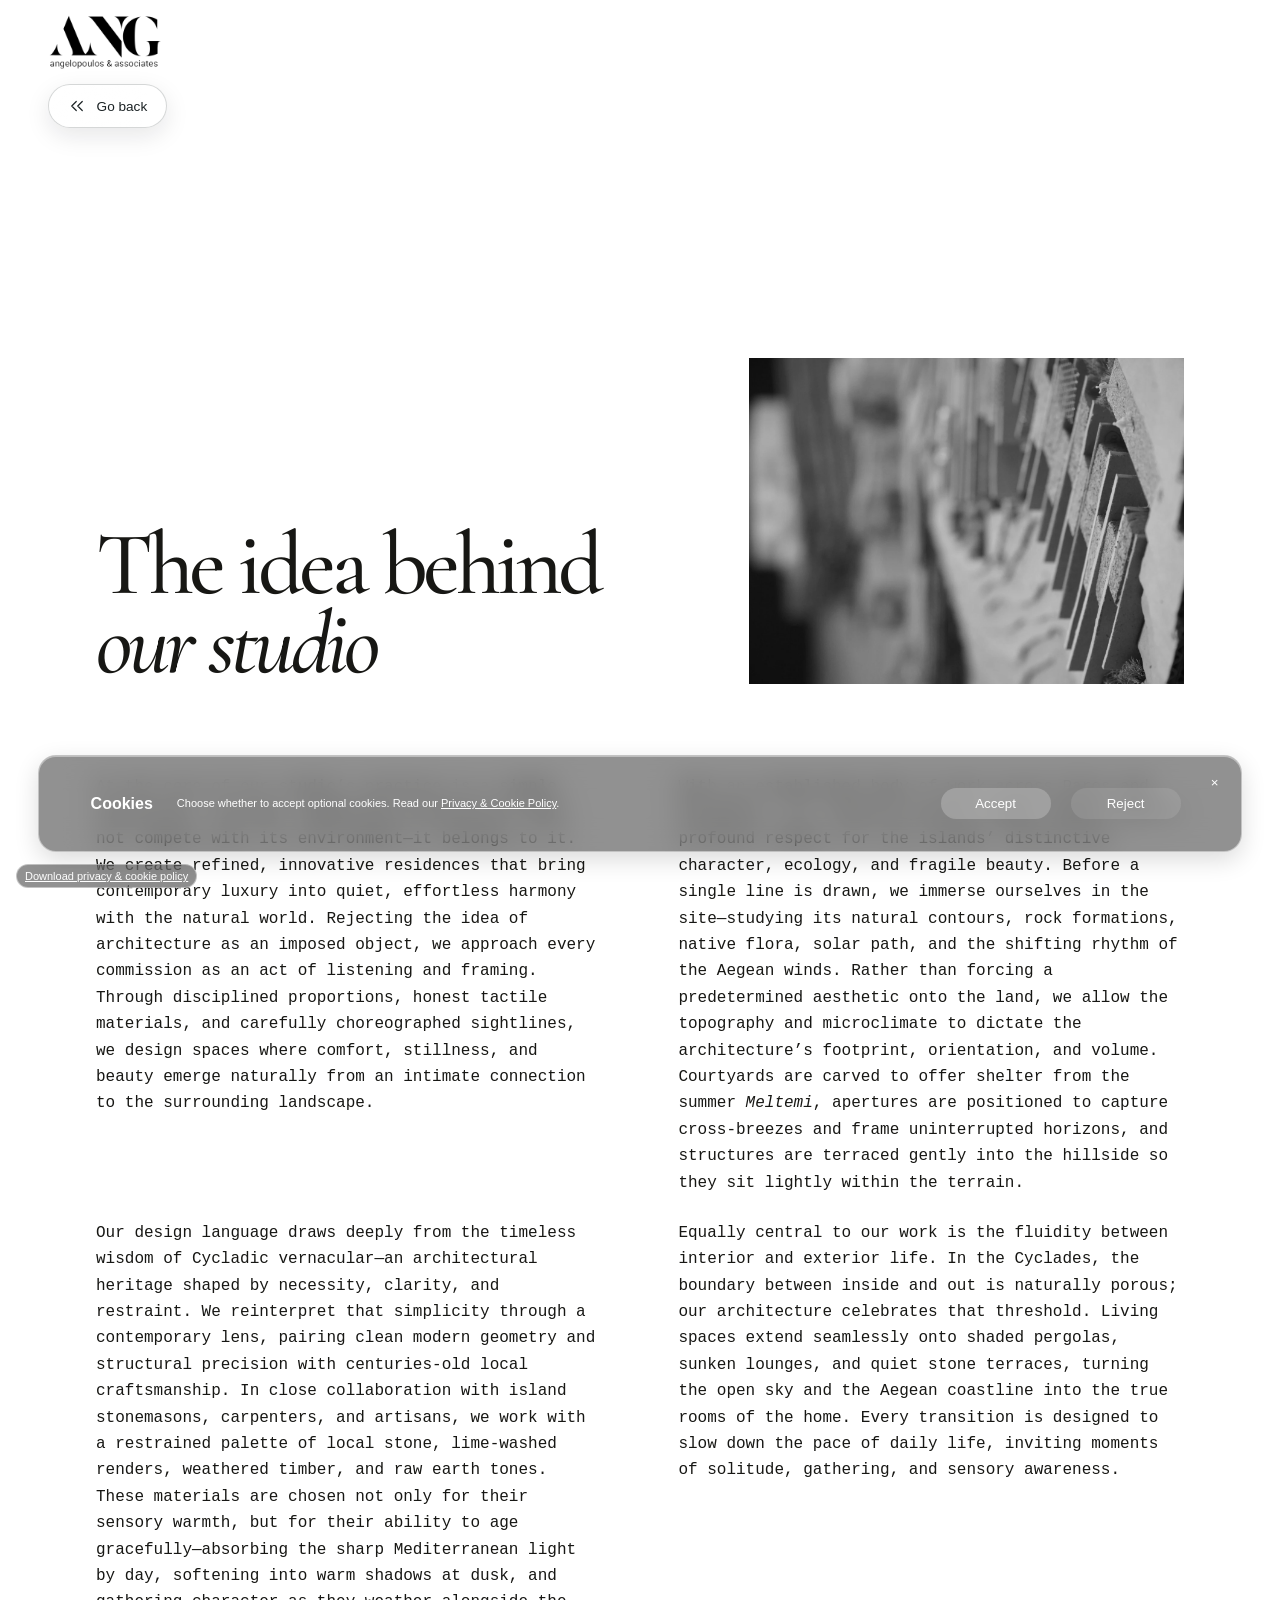
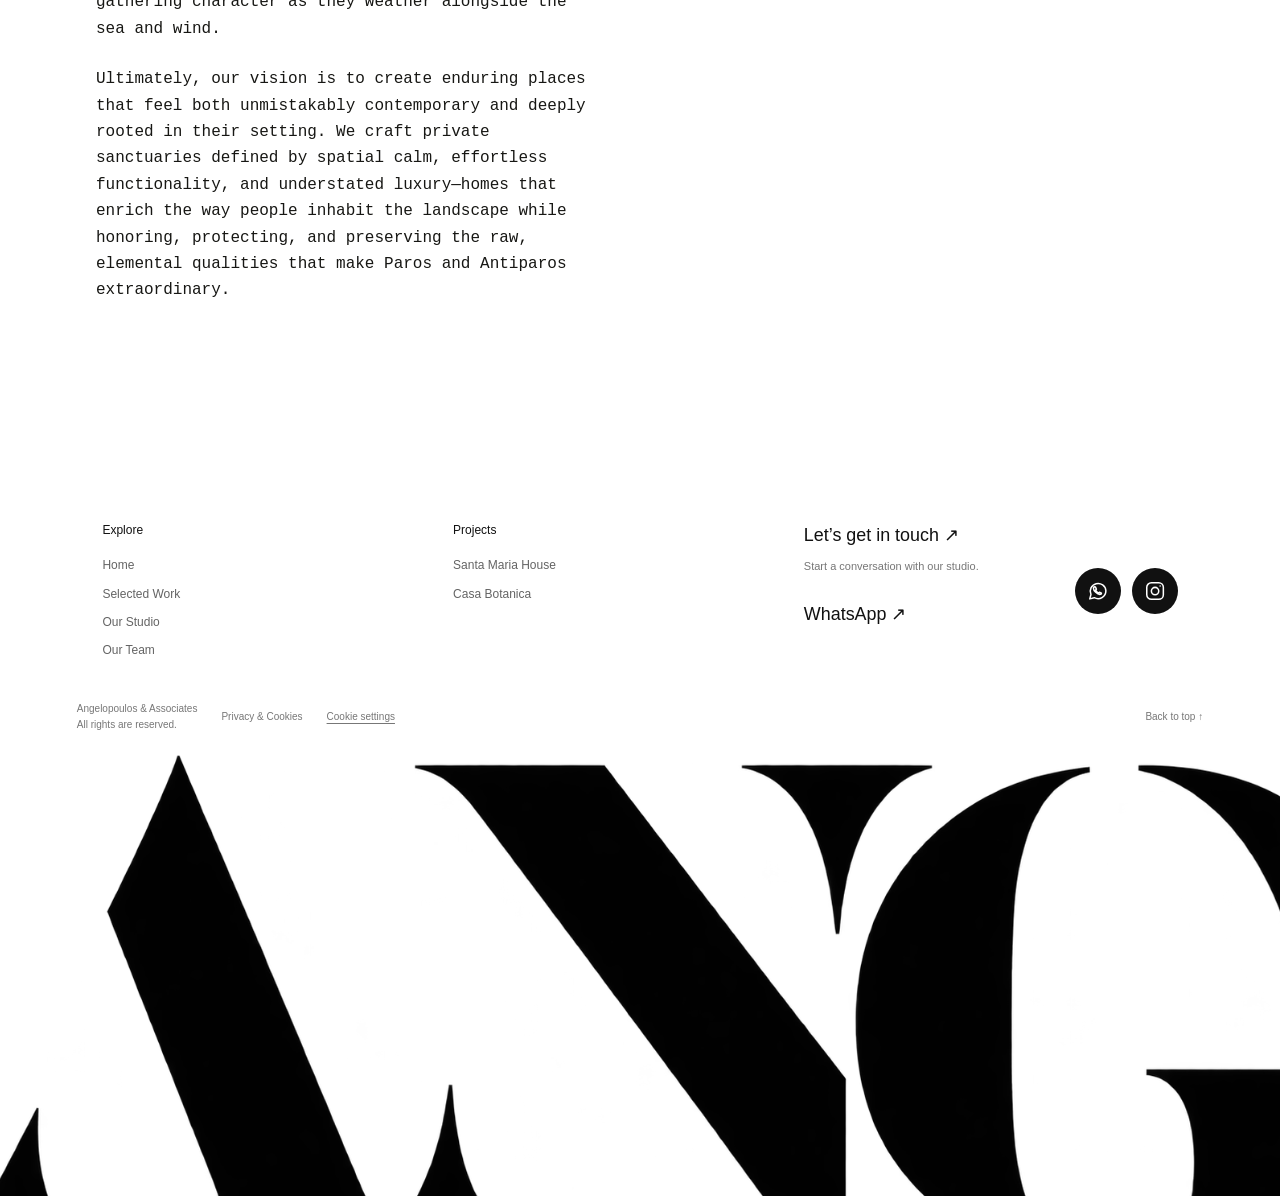
==== our-studio.html @ bb8c25cc "Publish approved studio introduction and full studio page" ====
<!doctype html>
<html lang="en">
<head>
  <meta charset="utf-8">
  <meta name="viewport" content="width=device-width,initial-scale=1">
  <meta name="description" content="The design philosophy of Angelopoulos &amp; Associates in Paros and Antiparos.">
  <title>The Idea Behind Our Studio · Angelopoulos &amp; Associates</title>
  <link rel="stylesheet" href="back.css">
  <link rel="stylesheet" href="brand-navigation.css">
  <link rel="stylesheet" href="cookie-card.css">
  <link rel="stylesheet" href="ang-footer.css">
  <link rel="stylesheet" href="https://fonts.googleapis.com/css2?family=Cormorant+Garamond:ital,wght@0,500;1,500&amp;display=swap">
  <link rel="stylesheet" href="our-studio.css">
</head>
<body class="studio-page">
<header class="project-header"><div class="brand-navigation"><a class="logo" href="index.html" aria-label="Angelopoulos &amp; Associates, home"><img decoding="async" src="asset-665c89d90742198f.webp" alt="Angelopoulos &amp; Associates" width="300" height="146"></a><a class="go-back" href="index.html#studio" aria-label="Go back"><svg viewBox="0 0 24 24" aria-hidden="true"><path d="m11 6-6 6 6 6M19 6l-6 6 6 6"/></svg><span>Go back</span></a></div></header>
<main class="studio-essay">
  <header class="studio-essay-heading">
    <h1>The idea behind <em>our studio</em></h1>
    <img src="studio-dsc03380.webp" alt="" width="1616" height="1080" decoding="async">
  </header>
  <article class="studio-essay-text" aria-label="Our design philosophy">
<p>At the core of our studio’s practice is a simple conviction: the most compelling architecture does not compete with its environment—it belongs to it. We create refined, innovative residences that bring contemporary luxury into quiet, effortless harmony with the natural world. Rejecting the idea of architecture as an imposed object, we approach every commission as an act of listening and framing. Through disciplined proportions, honest tactile materials, and carefully choreographed sightlines, we design spaces where comfort, stillness, and beauty emerge naturally from an intimate connection to the surrounding landscape.</p>
<p>With an established body of work across Paros and Antiparos, our creative process always begins with a profound respect for the islands’ distinctive character, ecology, and fragile beauty. Before a single line is drawn, we immerse ourselves in the site—studying its natural contours, rock formations, native flora, solar path, and the shifting rhythm of the Aegean winds. Rather than forcing a predetermined aesthetic onto the land, we allow the topography and microclimate to dictate the architecture’s footprint, orientation, and volume. Courtyards are carved to offer shelter from the summer <em>Meltemi</em>, apertures are positioned to capture cross-breezes and frame uninterrupted horizons, and structures are terraced gently into the hillside so they sit lightly within the terrain.</p>
<p>Our design language draws deeply from the timeless wisdom of Cycladic vernacular—an architectural heritage shaped by necessity, clarity, and restraint. We reinterpret that simplicity through a contemporary lens, pairing clean modern geometry and structural precision with centuries-old local craftsmanship. In close collaboration with island stonemasons, carpenters, and artisans, we work with a restrained palette of local stone, lime-washed renders, weathered timber, and raw earth tones. These materials are chosen not only for their sensory warmth, but for their ability to age gracefully—absorbing the sharp Mediterranean light by day, softening into warm shadows at dusk, and gathering character as they weather alongside the sea and wind.</p>
<p>Equally central to our work is the fluidity between interior and exterior life. In the Cyclades, the boundary between inside and out is naturally porous; our architecture celebrates that threshold. Living spaces extend seamlessly onto shaded pergolas, sunken lounges, and quiet stone terraces, turning the open sky and the Aegean coastline into the true rooms of the home. Every transition is designed to slow down the pace of daily life, inviting moments of solitude, gathering, and sensory awareness.</p>
<p>Ultimately, our vision is to create enduring places that feel both unmistakably contemporary and deeply rooted in their setting. We craft private sanctuaries defined by spatial calm, effortless functionality, and understated luxury—homes that enrich the way people inhabit the landscape while honoring, protecting, and preserving the raw, elemental qualities that make Paros and Antiparos extraordinary.</p>
  </article>
</main>
<footer class="ang-footer" aria-label="Site footer">
<div class="ang-footer-top">
<nav class="ang-footer-links" aria-label="Explore"><span>Explore</span><a href="index.html">Home</a><a href="selected-work.html">Selected Work</a><a href="index.html#studio">Our Studio</a><a href="team.html">Our Team</a></nav>
<nav class="ang-footer-links" aria-label="Projects"><span>Projects</span><a href="project-01.html">Santa Maria House</a><a href="project-02.html">Casa Botanica</a></nav>
<div class="ang-footer-contact"><a href="index.html#contact">Let’s get in touch ↗</a><p>Start a conversation with our studio.</p><a href="https://wa.me/306944566430">WhatsApp ↗</a></div>
<div class="ang-footer-social"><a class="ang-footer-social-link" href="https://wa.me/306944566430" target="_blank" rel="noopener noreferrer" aria-label="Chat on WhatsApp" title="WhatsApp"><svg viewBox="0 0 24 24" aria-hidden="true"><path d="M20.5 11.7a8.5 8.5 0 0 1-12.6 7.5L3 20.5l1.3-4.7A8.5 8.5 0 1 1 20.5 11.7Z"/><path d="M8.2 7.3c-.5 0-1.2.7-1.2 1.6 0 2.8 4.2 6.7 6.9 6.7.9 0 1.8-.6 1.8-1.3l-2.2-1.1-.9 1c-1.4-.6-2.7-1.8-3.3-3.2l.9-.9-1-2.6Z"/></svg></a><a class="ang-footer-social-link" href="https://www.instagram.com/ang.associates/" target="_blank" rel="noopener noreferrer" aria-label="Angelopoulos &amp; Associates on Instagram" title="Instagram"><svg viewBox="0 0 24 24" aria-hidden="true"><rect x="3" y="3" width="18" height="18" rx="5"/><circle cx="12" cy="12" r="4"/><circle cx="17.5" cy="6.5" r=".8" fill="currentColor" stroke="none"/></svg></a></div>
</div>
<div class="ang-footer-bottom"><span>Angelopoulos &amp; Associates<br>All rights are reserved.</span><a href="policy-and-cookies.pdf" download="Policy and cookies.pdf">Privacy &amp; Cookies</a><a href="#">Back to top ↑</a></div>
<div class="ang-footer-mark"><img src="ang-logo-high-resolution.png" width="1800" height="880" alt="ANG" loading="lazy" decoding="async"></div>
</footer>
<a class="policy-download" href="policy-and-cookies.pdf" download="Policy and cookies.pdf">Download privacy &amp; cookie policy</a>
<aside class="cookies-card" aria-labelledby="cookie-heading" hidden>
  <button type="button" class="cookie-exit" data-cookie-choice="rejected" aria-label="Dismiss and reject optional cookies">×</button>
  <h2 class="cookie-heading" id="cookie-heading">Cookies</h2>
  <p class="cookie-para">Choose whether to accept optional cookies. Read our <a href="policy-and-cookies.pdf" download="Policy and cookies.pdf">Privacy &amp; Cookie Policy</a>.</p>
  <div class="button-wrapper">
    <button type="button" class="cookie-button accept" data-cookie-choice="accepted">Accept</button>
    <button type="button" class="cookie-button reject" data-cookie-choice="rejected">Reject</button>
  </div>
</aside>
<script src="cookie-card.js"></script>
</body></html>
---- back.css ----
a.go-back{display:inline-flex;align-items:center;justify-content:center;gap:.65rem;padding:.75rem 1.2rem;border-radius:999px;position:relative;overflow:hidden;isolation:isolate;background:rgba(255,255,255,.55);-webkit-backdrop-filter:blur(14px) saturate(1.3);backdrop-filter:blur(14px) saturate(1.3);border:1px solid rgba(27,34,36,.18);color:#1b2224;text-decoration:none;box-shadow:inset 0 1px 0 rgba(255,255,255,.9),0 8px 24px rgba(16,20,26,.10);font:500 .85rem/1 Arial,sans-serif;white-space:nowrap;transition:background .3s,box-shadow .3s}
a.go-back::before{content:"";position:absolute;inset:-50% -10%;z-index:-1;pointer-events:none;background:radial-gradient(closest-side,rgba(255,255,255,.9),rgba(255,255,255,0));transform:translateX(-20%)}
a.go-back svg{width:18px;height:18px;fill:none;stroke:currentColor;stroke-width:1.6;stroke-linecap:round;stroke-linejoin:round;animation:back-nudge 3s ease-in-out infinite}
a.go-back:hover{background:rgba(255,255,255,.85);box-shadow:inset 0 1px 0 white,0 10px 26px rgba(16,20,26,.15);border-color:rgba(27,34,36,.28)}
a.go-back:focus-visible{outline:2px solid currentColor;outline-offset:4px}
@keyframes back-nudge{0%,65%,100%{transform:translateX(0)}78%{transform:translateX(-3px)}90%{transform:translateX(0)}}
@media(max-width:640px){a.go-back{font-size:.75rem;padding:.65rem .85rem}}
@media(prefers-reduced-motion:reduce){a.go-back svg{animation:none}a.go-back{transition:none}}
---- brand-navigation.css ----
.brand-navigation { display:flex; flex-direction:column; align-items:flex-start; gap:14px; }
.brand-navigation .logo img { display:block; width:clamp(90px,9vw,130px); height:auto; filter:brightness(0); }
header.project-header { height:150px; padding:calc(.9rem + env(safe-area-inset-top,0px)) clamp(1.25rem,4vw,3rem) .9rem; align-items:flex-start; }
.project-header ~ main .track { height:calc(100svh - 150px); }
@media (max-width:759px), (max-height:679px) {
 .project-header ~ .portfolio-spreads .track { height:auto; min-height:calc(100svh - 150px); }
}

header.work-header { padding:calc(.9rem + env(safe-area-inset-top,0px)) clamp(1.25rem,4vw,3rem) .9rem; align-items:flex-start; }
---- cookie-card.css ----
/* Card styling adapted from Uiverse.io by vinodjangid07. */
.cookies-card {
  position: fixed; inset: auto auto 48px 16px; z-index: 10000;
  display: flex; flex-direction: column; align-items: flex-start; gap: 15px;
  box-sizing: border-box; width: min(280px, calc(100vw - 32px)); padding: 20px;
  background: rgba(25, 25, 25, .48); border: 1px solid rgba(255, 255, 255, .45); border-radius: 18px;
  -webkit-backdrop-filter: blur(14px) saturate(1.3);
  backdrop-filter: blur(14px) saturate(1.3);
  font-family: Arial, Helvetica, sans-serif; box-shadow: inset 0 1px 0 #ffffff66, 0 8px 24px #00000024;
}
.cookies-card[hidden] { display: none; }
.cookie-heading { margin: 0; color: #fff; font-size: 16px; font-weight: 800; }
.cookie-para { margin: 0; color: #fff; font-size: 11px; line-height: 1.5; }
.cookies-card .button-wrapper { display: flex; gap: 20px; width: 100%; }
.cookie-button { width: 50%; padding: 8px 0; border: 0; border-radius: 999px; cursor: pointer; }
.cookie-button.accept { background: #ffffff38; color: #fff; }
.cookie-button.reject { background: #ffffff1a; color: #fff; }
.cookie-button.accept:hover { background: #ffffff52; }
.cookie-button.reject:hover, .cookie-exit:hover { background: #ffffff38; }
.cookie-exit { position: absolute; top: 14px; right: 14px; width: 24px; height: 24px; border: 0; border-radius: 999px; background: transparent; color: #fff; cursor: pointer; }
.policy-download { position: fixed; bottom: 12px; left: 16px; z-index: 9999; padding: 5px 8px; border-radius: 999px; background: rgba(25, 25, 25, .48); border: 1px solid #ffffff73; -webkit-backdrop-filter: blur(14px) saturate(1.3); backdrop-filter: blur(14px) saturate(1.3); color: #fff; font: 11px Arial, sans-serif; text-decoration: underline; }
.cookies-card a { color: #fff; text-decoration: underline; }

.cookies-card {
  inset-inline: clamp(12px, 3vw, 48px);
  width: auto;
  padding-block: 32px;
  border-radius: 18px;
  padding-inline: clamp(20px, 4vw, 64px);
}
.cookies-card .button-wrapper { max-width: 240px; }
@media (min-width: 700px) {
  .cookies-card {
    flex-direction: row;
    align-items: center;
    gap: 24px;
    padding-inline-end: 60px;
  }
  .cookies-card .button-wrapper { margin-inline-start: auto; }
}

.cookie-settings {
  padding: 0;
  border: 0;
  background: transparent;
  color: inherit;
  font: inherit;
  text-decoration: underline;
  text-underline-offset: 3px;
  cursor: pointer;
}
---- ang-footer.css ----
.ang-footer { margin:clamp(48px,8vw,128px) clamp(16px,3.5vw,64px) 24px; background:transparent; border-radius:clamp(24px,5vw,80px) clamp(24px,5vw,80px) 0 0; overflow:hidden; color:#111; font-family:Arial,sans-serif; }
.ang-footer-top { display:grid; grid-template-columns:1.5fr 1fr 1fr 1.2fr; gap:32px; padding:clamp(32px,5vw,80px) clamp(24px,6vw,96px) clamp(40px,6vw,90px); }
.ang-footer .ang-footer-intro { margin:0; font-size:clamp(13px,1.1vw,18px); line-height:1.4; }
.ang-footer .ang-footer-links { display:flex; flex-direction:column; gap:9px; align-items:flex-start; }
.ang-footer a { color:inherit; text-decoration:none; border:0; font-size:12px; font-weight:400; padding:0; }
.ang-footer a:hover { text-decoration:underline; text-underline-offset:4px; }
.ang-footer-links > span { font-size:12px; margin-bottom:7px; }
.ang-footer .ang-footer-links a { color:#646464; }
.ang-footer .ang-footer-contact > a { font-size:clamp(15px,1.4vw,22px); }
.ang-footer-contact p { font-size:11px; color:#777; margin:8px 0 24px; }
.ang-footer-mark { width:100%; aspect-ratio:1800 / 560; overflow:hidden; }
.ang-footer .ang-footer-mark img { display:block; width:100%; max-width:none; height:auto; filter:brightness(0); margin:0; padding:0; }
.ang-footer-bottom { display:flex; align-items:center; gap:24px; padding:22px clamp(24px,6vw,96px); font-size:10px; color:#777; background:transparent; }
.ang-footer .ang-footer-bottom a { font-size:10px; }
.ang-footer-bottom a:last-child { margin-left:auto; }
@media(max-width:650px) { .ang-footer-top { grid-template-columns:1fr 1fr; gap:30px 20px; } .ang-footer-intro { grid-column:1/-1; } .ang-footer-contact { grid-column:1/-1; } .ang-footer-bottom { flex-wrap:wrap; gap:14px; } }

.ang-footer {
  margin-inline: 0;
  border-radius: 0;
}
.ang-footer-top {
  grid-template-columns: minmax(0, 1fr) minmax(0, 1fr) minmax(0, .75fr) auto;
  align-items: start;
  gap: clamp(16px, 2.6vw, 46px);
  padding: clamp(40px, 7vw, 100px) 8% clamp(16px, 1.5vw, 28px);
}
.ang-footer-mark { aspect-ratio: 1800 / 620; }
.ang-footer-social {
  display: flex;
  gap: clamp(8px, .8vw, 14px);
  align-self: center;
}
.ang-footer .ang-footer-social-link {
  display: grid;
  place-items: center;
  width: clamp(44px, 3.6vw, 64px);
  aspect-ratio: 1;
  border-radius: 50%;
  background: #111;
  color: #fff;
}
.ang-footer-social-link svg {
  width: 48%;
  height: 48%;
  fill: none;
  stroke: currentColor;
  stroke-width: 1.65;
  stroke-linecap: round;
  stroke-linejoin: round;
}
.ang-footer .ang-footer-social-link:hover { background: #393939; }
@media (max-width: 720px) {
  .ang-footer-top { grid-template-columns: repeat(2, minmax(0, 1fr)); }
  .ang-footer-contact { grid-column: auto; }
  .ang-footer-social { justify-self: end; }
}

.ang-footer--after-contact { margin-top: 0; }
.ang-footer--after-contact .ang-footer-top {
  padding-top: clamp(12px, 1.5vw, 24px);
}

/* Trim the transparent canvas around the artwork so the mark reaches the edges. */
.ang-footer-mark {
  position: relative;
  background: transparent;
  border: 0;
  box-shadow: none;
}
.ang-footer .ang-footer-mark img {
  position: absolute;
  top: 0;
  left: 50%;
  width: 113%;
  transform: translate(-50%, -2.65%);
  background: transparent;
  border: 0;
  box-shadow: none;
}

.ang-footer { margin-bottom: 0; padding-bottom: 0; border: 0; }
---- our-studio.css ----
.studio-sr-only {
  position: absolute;
  width: 1px;
  height: 1px;
  overflow: hidden;
  clip-path: inset(50%);
  white-space: nowrap;
}

#studio {
  display: grid;
  place-items: center;
  min-height: clamp(38rem, 82svh, 54rem);
  background: #eee url("studio-paper.webp") repeat;
  color: #262626;
  padding-block: clamp(4rem, 10vw, 8rem);
}

#studio .studio-grid {
  width: min(100%, 26rem);
  max-width: none;
  grid-template-columns: minmax(0, 1fr) minmax(0, 1.08fr);
  align-items: stretch;
  gap: .8rem;
}

#studio .studio-copy {
  display: flex;
  flex-direction: column;
  align-items: flex-start;
  grid-column: 1;
  grid-row: 1;
  margin: 0;
  padding: 0;
  font: 400 .875rem/1.32 Arial, sans-serif;
  text-transform: uppercase;
  letter-spacing: .025em;
}

#studio .studio-copy h2 {
  font: inherit;
  font-weight: 700;
  margin: 0 0 .85rem;
}

#studio .studio-copy .studio-text {
  margin: 0 0 .85rem;
  font: inherit;
  color: inherit;
  text-align: justify;
  hyphens: auto;
}

#studio .studio-visual {
  grid-column: 2;
  grid-row: 1;
  min-width: 0;
}

#studio .studio-visual .stack {
  width: 100%;
  max-width: none;
  aspect-ratio: 4 / 9;
  filter: grayscale(1);
}

#studio .studio-visual .ph {
  border-radius: 0;
  background: #d2d2d2;
}

.studio-read-more {
  margin-top: auto;
  color: inherit;
  font-weight: 700;
  text-decoration: underline;
  text-underline-offset: .25em;
}

.studio-read-more:focus-visible {
  outline: 2px solid currentColor;
  outline-offset: .3em;
}

.studio-page {
  margin: 0;
  color: #171714;
  background: #fff;
  font: 1rem/1.6 Arial, sans-serif;
}

.studio-essay {
  width: min(100% - 4rem, 68rem);
  margin: clamp(8rem, 14vw, 13rem) auto clamp(4rem, 10vw, 9rem);
}

.studio-essay-heading {
  display: grid;
  grid-template-columns: 1fr .7fr;
  align-items: end;
  gap: 2rem;
  margin-bottom: clamp(2.5rem, 7vw, 6rem);
}

.studio-essay-heading h1 {
  position: relative;
  z-index: 1;
  margin: 0 -15% 0 0;
  font: 500 clamp(3rem, 7vw, 7.5rem)/.89 "Cormorant Garamond", Georgia, serif;
  letter-spacing: -.05em;
}

.studio-essay-heading em { display: block; }

.studio-essay-heading img {
  display: block;
  width: 100%;
  height: auto;
  aspect-ratio: 4 / 3;
  object-fit: cover;
  filter: grayscale(1);
}

.studio-essay-text {
  display: grid;
  grid-template-columns: repeat(2, minmax(0, 1fr));
  column-gap: clamp(2rem, 6vw, 5rem);
  row-gap: 1.5rem;
  font: 400 1rem/1.65 ui-monospace, "Courier New", monospace;
}

.studio-essay-text p { margin: 0; }

@media (max-width: 700px) {
  .studio-essay-heading,
  .studio-essay-text { grid-template-columns: 1fr; }

  .studio-essay { width: calc(100% - 2rem); }
  .studio-essay-heading h1 { margin: 0; }
}

@media (max-width: 480px) {
  #studio { min-height: auto; }
  #studio .studio-copy .studio-text { text-align: left; }

  #studio .studio-grid {
    max-width: 22rem;
    grid-template-columns: minmax(0, 1fr);
  }

  #studio .studio-visual {
    grid-column: 1;
    grid-row: 2;
  }

  #studio .studio-visual .stack { aspect-ratio: 3 / 4; }
}
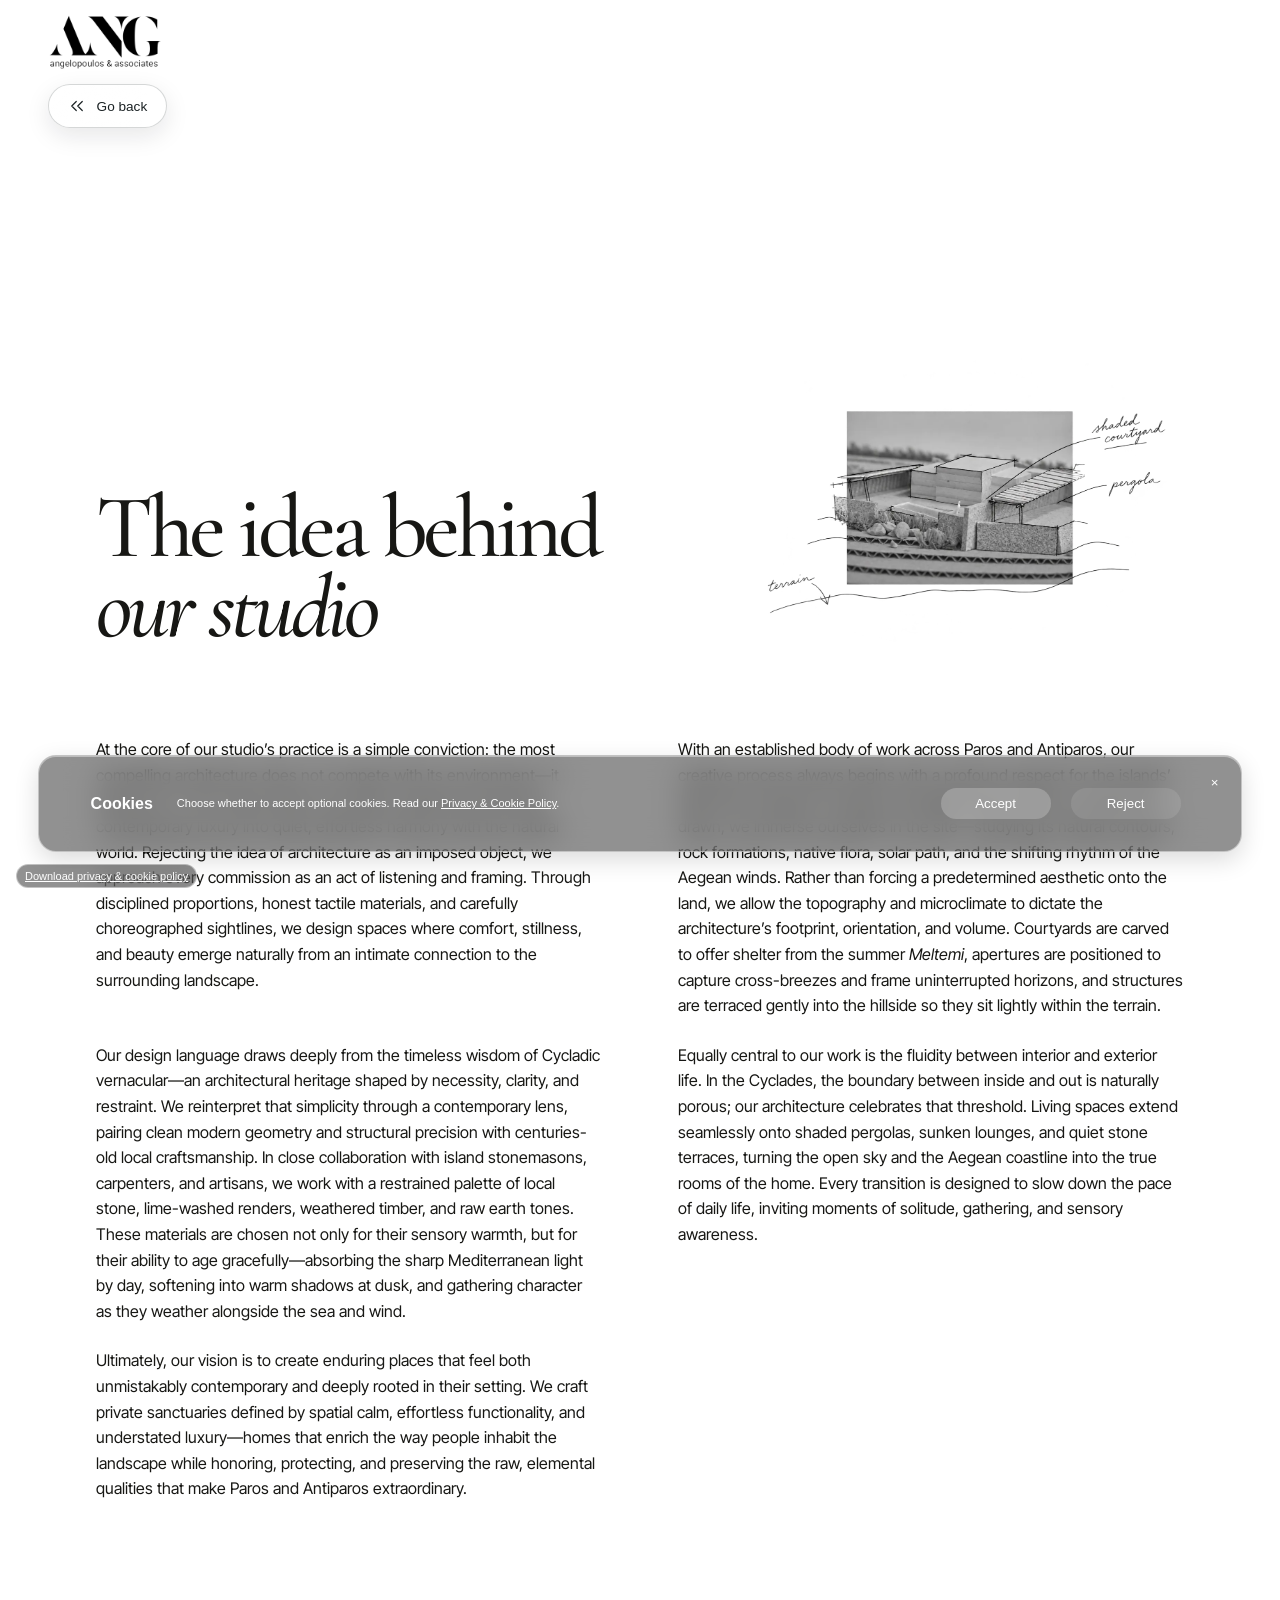
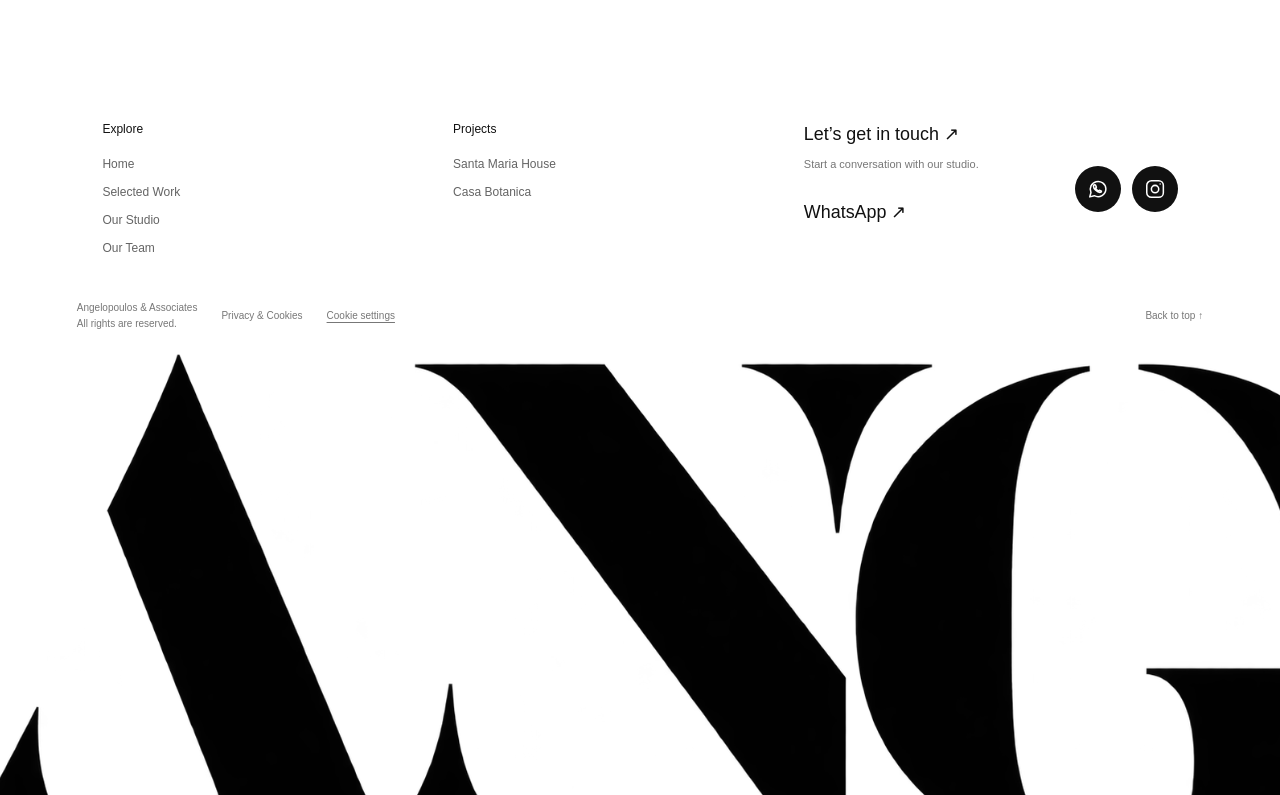
==== commit 91cfe2a5: "Publish studio refinements and annotated model collage" ====
--- a/our-studio.html
+++ b/our-studio.html
@@ -9,7 +9,7 @@
   <link rel="stylesheet" href="brand-navigation.css">
   <link rel="stylesheet" href="cookie-card.css">
   <link rel="stylesheet" href="ang-footer.css">
-  <link rel="stylesheet" href="https://fonts.googleapis.com/css2?family=Cormorant+Garamond:ital,wght@0,500;1,500&amp;display=swap">
+  <link rel="stylesheet" href="https://fonts.googleapis.com/css2?family=Cormorant+Garamond:ital,wght@0,500;1,500&amp;family=Inter+Tight:wght@400;500&amp;display=swap">
   <link rel="stylesheet" href="our-studio.css">
 </head>
 <body class="studio-page">
@@ -17,7 +17,7 @@
 <main class="studio-essay">
   <header class="studio-essay-heading">
     <h1>The idea behind <em>our studio</em></h1>
-    <img src="studio-dsc03380.webp" alt="" width="1616" height="1080" decoding="async">
+    <img src="studio-sketch.webp" alt="Annotated architectural model showing the courtyard, pergola and terrain" width="1250" height="833" decoding="async">
   </header>
   <article class="studio-essay-text" aria-label="Our design philosophy">
 <p>At the core of our studio’s practice is a simple conviction: the most compelling architecture does not compete with its environment—it belongs to it. We create refined, innovative residences that bring contemporary luxury into quiet, effortless harmony with the natural world. Rejecting the idea of architecture as an imposed object, we approach every commission as an act of listening and framing. Through disciplined proportions, honest tactile materials, and carefully choreographed sightlines, we design spaces where comfort, stillness, and beauty emerge naturally from an intimate connection to the surrounding landscape.</p>
--- a/our-studio.css
+++ b/our-studio.css
@@ -10,67 +10,77 @@
 #studio {
   display: grid;
   place-items: center;
-  min-height: clamp(38rem, 82svh, 54rem);
-  background: #eee url("studio-paper.webp") repeat;
+  min-height: 0;
+  background: #fff;
   color: #262626;
-  padding-block: clamp(4rem, 10vw, 8rem);
+  padding-block: clamp(2.5rem, 5vw, 5rem);
 }
 
 #studio .studio-grid {
-  width: min(100%, 26rem);
+  width: min(100%, 50rem);
   max-width: none;
-  grid-template-columns: minmax(0, 1fr) minmax(0, 1.08fr);
+  grid-template-columns: minmax(0, 1fr);
+  grid-template-areas: "title" "media" "copy";
   align-items: stretch;
-  gap: .8rem;
+  gap: clamp(1rem, 2.5vw, 2rem);
 }
 
 #studio .studio-copy {
   display: flex;
   flex-direction: column;
-  align-items: flex-start;
-  grid-column: 1;
-  grid-row: 1;
+  align-items: center;
+  grid-area: copy;
+  text-align: center;
+  max-width: 36rem;
+  justify-self: center;
   margin: 0;
   padding: 0;
-  font: 400 .875rem/1.32 Arial, sans-serif;
-  text-transform: uppercase;
-  letter-spacing: .025em;
+  font: 400 1rem/1.5 "Inter Tight", system-ui, sans-serif;
 }
 
-#studio .studio-copy h2 {
+#studio .studio-grid > h2,
+.ft-team > .contact-title {
+  font: 300 clamp(1.75rem, 4vw, 3.5rem)/1.3 "Inter Tight", system-ui, sans-serif;
+  text-align: center;
+  margin: 0;
+}
+
+#studio .studio-grid > h2 { grid-area: title; }
+
+.ft-team > .contact-title .team-ink {
   font: inherit;
-  font-weight: 700;
-  margin: 0 0 .85rem;
+  font-style: normal;
+  animation: none;
 }
 
 #studio .studio-copy .studio-text {
   margin: 0 0 .85rem;
   font: inherit;
   color: inherit;
-  text-align: justify;
+  text-align: center;
   hyphens: auto;
 }
 
 #studio .studio-visual {
-  grid-column: 2;
-  grid-row: 1;
+  grid-area: media;
   min-width: 0;
 }
 
 #studio .studio-visual .stack {
   width: 100%;
   max-width: none;
-  aspect-ratio: 4 / 9;
-  filter: grayscale(1);
+  aspect-ratio: 16 / 9;
 }
 
 #studio .studio-visual .ph {
-  border-radius: 0;
+  border-radius: clamp(8px, 1.1vw, 16px);
+  overflow: hidden;
+  box-shadow: 0 8px 24px rgb(20 20 20 / 8%);
   background: #d2d2d2;
 }
 
 .studio-read-more {
-  margin-top: auto;
+  margin-top: .4rem;
   color: inherit;
   font-weight: 700;
   text-decoration: underline;
@@ -86,7 +96,7 @@
   margin: 0;
   color: #171714;
   background: #fff;
-  font: 1rem/1.6 Arial, sans-serif;
+  font: 1rem/1.6 "Inter Tight", system-ui, sans-serif;
 }
 
 .studio-essay {
@@ -116,9 +126,6 @@
   display: block;
   width: 100%;
   height: auto;
-  aspect-ratio: 4 / 3;
-  object-fit: cover;
-  filter: grayscale(1);
 }
 
 .studio-essay-text {
@@ -126,7 +133,7 @@
   grid-template-columns: repeat(2, minmax(0, 1fr));
   column-gap: clamp(2rem, 6vw, 5rem);
   row-gap: 1.5rem;
-  font: 400 1rem/1.65 ui-monospace, "Courier New", monospace;
+  font: inherit;
 }
 
 .studio-essay-text p { margin: 0; }
@@ -139,19 +146,6 @@
   .studio-essay-heading h1 { margin: 0; }
 }
 
-@media (max-width: 480px) {
-  #studio { min-height: auto; }
-  #studio .studio-copy .studio-text { text-align: left; }
-
-  #studio .studio-grid {
-    max-width: 22rem;
-    grid-template-columns: minmax(0, 1fr);
-  }
-
-  #studio .studio-visual {
-    grid-column: 1;
-    grid-row: 2;
-  }
-
-  #studio .studio-visual .stack { aspect-ratio: 3 / 4; }
+@media (max-width: 640px) {
+  #studio .studio-grid { max-width: 34rem; }
 }
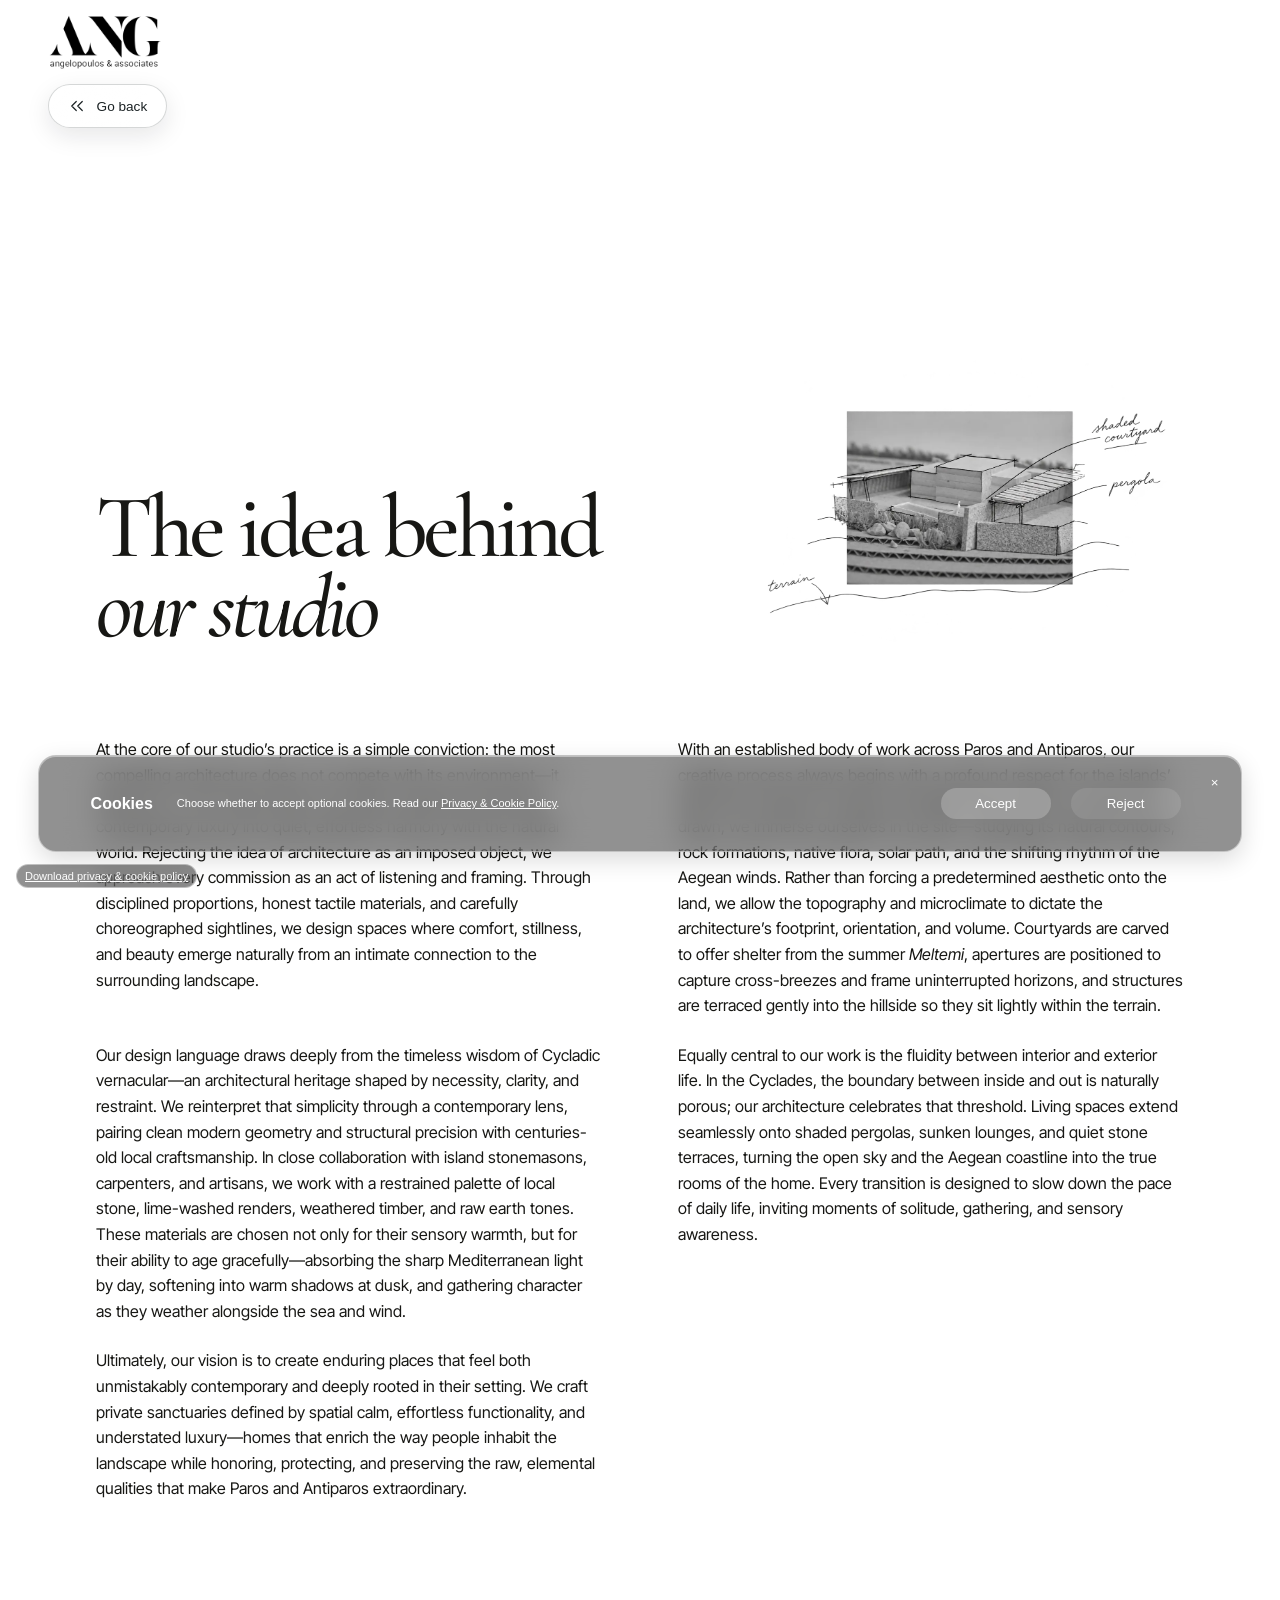
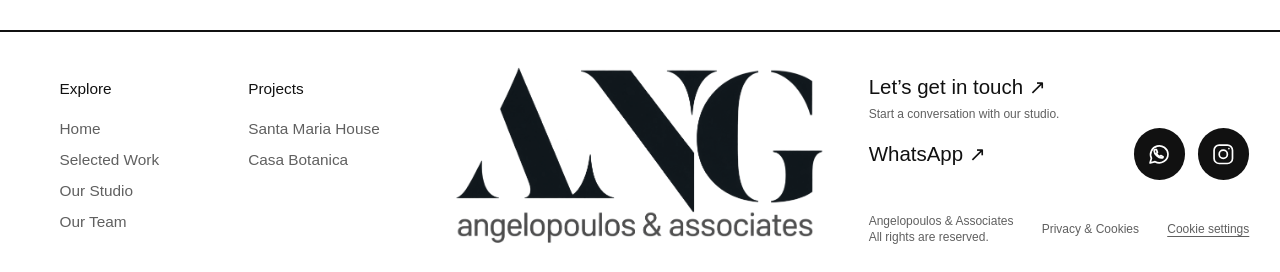
==== commit f561459c: "Match the ANG footer reference across all site pages" ====
--- a/our-studio.html
+++ b/our-studio.html
@@ -8,7 +8,7 @@
   <link rel="stylesheet" href="back.css">
   <link rel="stylesheet" href="brand-navigation.css">
   <link rel="stylesheet" href="cookie-card.css">
-  <link rel="stylesheet" href="ang-footer.css">
+  <link rel="stylesheet" href="ang-footer.css?v=layout">
   <link rel="stylesheet" href="https://fonts.googleapis.com/css2?family=Cormorant+Garamond:ital,wght@0,500;1,500&amp;family=Inter+Tight:wght@400;500&amp;display=swap">
   <link rel="stylesheet" href="our-studio.css">
 </head>
@@ -29,13 +29,16 @@
 </main>
 <footer class="ang-footer" aria-label="Site footer">
 <div class="ang-footer-top">
+<div class="ang-footer-nav">
 <nav class="ang-footer-links" aria-label="Explore"><span>Explore</span><a href="index.html">Home</a><a href="selected-work.html">Selected Work</a><a href="index.html#studio">Our Studio</a><a href="team.html">Our Team</a></nav>
 <nav class="ang-footer-links" aria-label="Projects"><span>Projects</span><a href="project-01.html">Santa Maria House</a><a href="project-02.html">Casa Botanica</a></nav>
-<div class="ang-footer-contact"><a href="index.html#contact">Let’s get in touch ↗</a><p>Start a conversation with our studio.</p><a href="https://wa.me/306944566430">WhatsApp ↗</a></div>
-<div class="ang-footer-social"><a class="ang-footer-social-link" href="https://wa.me/306944566430" target="_blank" rel="noopener noreferrer" aria-label="Chat on WhatsApp" title="WhatsApp"><svg viewBox="0 0 24 24" aria-hidden="true"><path d="M20.5 11.7a8.5 8.5 0 0 1-12.6 7.5L3 20.5l1.3-4.7A8.5 8.5 0 1 1 20.5 11.7Z"/><path d="M8.2 7.3c-.5 0-1.2.7-1.2 1.6 0 2.8 4.2 6.7 6.9 6.7.9 0 1.8-.6 1.8-1.3l-2.2-1.1-.9 1c-1.4-.6-2.7-1.8-3.3-3.2l.9-.9-1-2.6Z"/></svg></a><a class="ang-footer-social-link" href="https://www.instagram.com/ang.associates/" target="_blank" rel="noopener noreferrer" aria-label="Angelopoulos &amp; Associates on Instagram" title="Instagram"><svg viewBox="0 0 24 24" aria-hidden="true"><rect x="3" y="3" width="18" height="18" rx="5"/><circle cx="12" cy="12" r="4"/><circle cx="17.5" cy="6.5" r=".8" fill="currentColor" stroke="none"/></svg></a></div>
 </div>
-<div class="ang-footer-bottom"><span>Angelopoulos &amp; Associates<br>All rights are reserved.</span><a href="policy-and-cookies.pdf" download="Policy and cookies.pdf">Privacy &amp; Cookies</a><a href="#">Back to top ↑</a></div>
-<div class="ang-footer-mark"><img src="ang-logo-high-resolution.png" width="1800" height="880" alt="ANG" loading="lazy" decoding="async"></div>
+<div class="ang-footer-mark"><img src="ang-logo-high-resolution.png" width="1800" height="880" alt="Angelopoulos &amp; Associates" loading="lazy" decoding="async"></div>
+<div class="ang-footer-details">
+<div class="ang-footer-contact"><a href="index.html#contact">Let’s get in touch ↗</a><p>Start a conversation with our studio.</p><div class="ang-footer-contact-row"><a href="https://wa.me/306944566430">WhatsApp ↗</a><div class="ang-footer-social"><a class="ang-footer-social-link" href="https://wa.me/306944566430" target="_blank" rel="noopener noreferrer" aria-label="Chat on WhatsApp" title="WhatsApp"><svg viewBox="0 0 24 24" aria-hidden="true"><path d="M20.5 11.7a8.5 8.5 0 0 1-12.6 7.5L3 20.5l1.3-4.7A8.5 8.5 0 1 1 20.5 11.7Z"/><path d="M8.2 7.3c-.5 0-1.2.7-1.2 1.6 0 2.8 4.2 6.7 6.9 6.7.9 0 1.8-.6 1.8-1.3l-2.2-1.1-.9 1c-1.4-.6-2.7-1.8-3.3-3.2l.9-.9-1-2.6Z"/></svg></a><a class="ang-footer-social-link" href="https://www.instagram.com/ang.associates/" target="_blank" rel="noopener noreferrer" aria-label="Angelopoulos &amp; Associates on Instagram" title="Instagram"><svg viewBox="0 0 24 24" aria-hidden="true"><rect x="3" y="3" width="18" height="18" rx="5"/><circle cx="12" cy="12" r="4"/><circle cx="17.5" cy="6.5" r=".8" fill="currentColor" stroke="none"/></svg></a></div></div></div>
+<div class="ang-footer-bottom"><span>Angelopoulos &amp; Associates<br>All rights are reserved.</span><a href="policy-and-cookies.pdf" download="Policy and cookies.pdf">Privacy &amp; Cookies</a></div>
+</div>
+</div>
 </footer>
 <a class="policy-download" href="policy-and-cookies.pdf" download="Policy and cookies.pdf">Download privacy &amp; cookie policy</a>
 <aside class="cookies-card" aria-labelledby="cookie-heading" hidden>
@@ -47,5 +50,5 @@
     <button type="button" class="cookie-button reject" data-cookie-choice="rejected">Reject</button>
   </div>
 </aside>
-<script src="cookie-card.js"></script>
+<script src="cookie-card.js?v=footer-layout"></script>
 </body></html>
--- a/ang-footer.css
+++ b/ang-footer.css
@@ -1,45 +1,75 @@
-.ang-footer { margin:clamp(48px,8vw,128px) clamp(16px,3.5vw,64px) 24px; background:transparent; border-radius:clamp(24px,5vw,80px) clamp(24px,5vw,80px) 0 0; overflow:hidden; color:#111; font-family:Arial,sans-serif; }
-.ang-footer-top { display:grid; grid-template-columns:1.5fr 1fr 1fr 1.2fr; gap:32px; padding:clamp(32px,5vw,80px) clamp(24px,6vw,96px) clamp(40px,6vw,90px); }
-.ang-footer .ang-footer-intro { margin:0; font-size:clamp(13px,1.1vw,18px); line-height:1.4; }
-.ang-footer .ang-footer-links { display:flex; flex-direction:column; gap:9px; align-items:flex-start; }
-.ang-footer a { color:inherit; text-decoration:none; border:0; font-size:12px; font-weight:400; padding:0; }
-.ang-footer a:hover { text-decoration:underline; text-underline-offset:4px; }
-.ang-footer-links > span { font-size:12px; margin-bottom:7px; }
-.ang-footer .ang-footer-links a { color:#646464; }
-.ang-footer .ang-footer-contact > a { font-size:clamp(15px,1.4vw,22px); }
-.ang-footer-contact p { font-size:11px; color:#777; margin:8px 0 24px; }
-.ang-footer-mark { width:100%; aspect-ratio:1800 / 560; overflow:hidden; }
-.ang-footer .ang-footer-mark img { display:block; width:100%; max-width:none; height:auto; filter:brightness(0); margin:0; padding:0; }
-.ang-footer-bottom { display:flex; align-items:center; gap:24px; padding:22px clamp(24px,6vw,96px); font-size:10px; color:#777; background:transparent; }
-.ang-footer .ang-footer-bottom a { font-size:10px; }
-.ang-footer-bottom a:last-child { margin-left:auto; }
-@media(max-width:650px) { .ang-footer-top { grid-template-columns:1fr 1fr; gap:30px 20px; } .ang-footer-intro { grid-column:1/-1; } .ang-footer-contact { grid-column:1/-1; } .ang-footer-bottom { flex-wrap:wrap; gap:14px; } }
-
 .ang-footer {
-  margin-inline: 0;
-  border-radius: 0;
+  margin: clamp(48px, 8vw, 128px) 0 0;
+  border-top: 2px solid #111;
+  background: #fff;
+  color: #111;
+  font: 400 16px/1.35 Arial, sans-serif;
 }
+.ang-footer--after-contact { margin-top: 0; }
 .ang-footer-top {
-  grid-template-columns: minmax(0, 1fr) minmax(0, 1fr) minmax(0, .75fr) auto;
+  display: grid;
+  grid-template-columns: minmax(0, 1fr) minmax(0, 1fr) minmax(0, 1fr);
+  gap: clamp(24px, 3vw, 52px);
   align-items: start;
-  gap: clamp(16px, 2.6vw, 46px);
-  padding: clamp(40px, 7vw, 100px) 8% clamp(16px, 1.5vw, 28px);
+  padding: clamp(28px, 2.4vw, 44px) clamp(22px, 2.4vw, 44px) 24px;
 }
-.ang-footer-mark { aspect-ratio: 1800 / 620; }
-.ang-footer-social {
+.ang-footer-nav {
+  display: grid;
+  grid-template-columns: repeat(2, minmax(0, 1fr));
+  gap: clamp(16px, 2vw, 36px);
+  padding: 16px 0 0 clamp(0px, calc((100vw - 1100px) * .16), 110px);
+}
+.ang-footer .ang-footer-links {
   display: flex;
-  gap: clamp(8px, .8vw, 14px);
-  align-self: center;
+  flex-direction: column;
+  align-items: flex-start;
+  gap: 10px;
+  font-size: clamp(14px, 1.2vw, 21px);
 }
+.ang-footer-links > span { margin-bottom: 10px; }
+.ang-footer a { color: inherit; text-decoration: none; }
+.ang-footer a:hover { text-decoration: underline; text-underline-offset: 4px; }
+.ang-footer :focus-visible { outline: 2px solid #111; outline-offset: 4px; }
+.ang-footer .ang-footer-links a { color: #606060; }
+.ang-footer-mark {
+  width: min(100%, 410px);
+  justify-self: center;
+}
+.ang-footer-mark img {
+  display: block;
+  width: 100%;
+  height: auto;
+  margin: 0;
+}
+.ang-footer-details {
+  justify-self: end;
+  width: min(100%, 410px);
+  padding-top: 10px;
+}
+.ang-footer-contact { font-size: clamp(17px, 1.6vw, 28px); }
+.ang-footer-contact p {
+  margin: 6px 0 0;
+  color: #606060;
+  font-size: clamp(12px, .85vw, 15px);
+}
+.ang-footer-contact-row {
+  display: flex;
+  align-items: center;
+  justify-content: space-between;
+  gap: 12px;
+  margin-top: 6px;
+}
+.ang-footer-social { display: flex; gap: clamp(8px, 1vw, 16px); }
 .ang-footer .ang-footer-social-link {
   display: grid;
   place-items: center;
-  width: clamp(44px, 3.6vw, 64px);
+  width: clamp(44px, 4vw, 70px);
   aspect-ratio: 1;
   border-radius: 50%;
   background: #111;
   color: #fff;
 }
+.ang-footer .ang-footer-social-link:hover { background: #393939; }
 .ang-footer-social-link svg {
   width: 48%;
   height: 48%;
@@ -49,34 +79,22 @@
   stroke-linecap: round;
   stroke-linejoin: round;
 }
-.ang-footer .ang-footer-social-link:hover { background: #393939; }
-@media (max-width: 720px) {
+.ang-footer-bottom {
+  display: flex;
+  flex-wrap: wrap;
+  align-items: center;
+  justify-content: space-between;
+  gap: 12px;
+  margin-top: clamp(22px, 2.6vw, 46px);
+  color: #606060;
+  font-size: 12px;
+}
+@media (max-width: 900px) {
   .ang-footer-top { grid-template-columns: repeat(2, minmax(0, 1fr)); }
-  .ang-footer-contact { grid-column: auto; }
-  .ang-footer-social { justify-self: end; }
+  .ang-footer-mark { grid-column: 1 / -1; grid-row: 1; width: min(68%, 330px); }
+  .ang-footer-nav, .ang-footer-details { padding: 0; }
 }
-
-.ang-footer--after-contact { margin-top: 0; }
-.ang-footer--after-contact .ang-footer-top {
-  padding-top: clamp(12px, 1.5vw, 24px);
+@media (max-width: 560px) {
+  .ang-footer-top { grid-template-columns: minmax(0, 1fr); gap: 28px; }
+  .ang-footer-details { width: 100%; justify-self: stretch; }
 }
-
-/* Trim the transparent canvas around the artwork so the mark reaches the edges. */
-.ang-footer-mark {
-  position: relative;
-  background: transparent;
-  border: 0;
-  box-shadow: none;
-}
-.ang-footer .ang-footer-mark img {
-  position: absolute;
-  top: 0;
-  left: 50%;
-  width: 113%;
-  transform: translate(-50%, -2.65%);
-  background: transparent;
-  border: 0;
-  box-shadow: none;
-}
-
-.ang-footer { margin-bottom: 0; padding-bottom: 0; border: 0; }
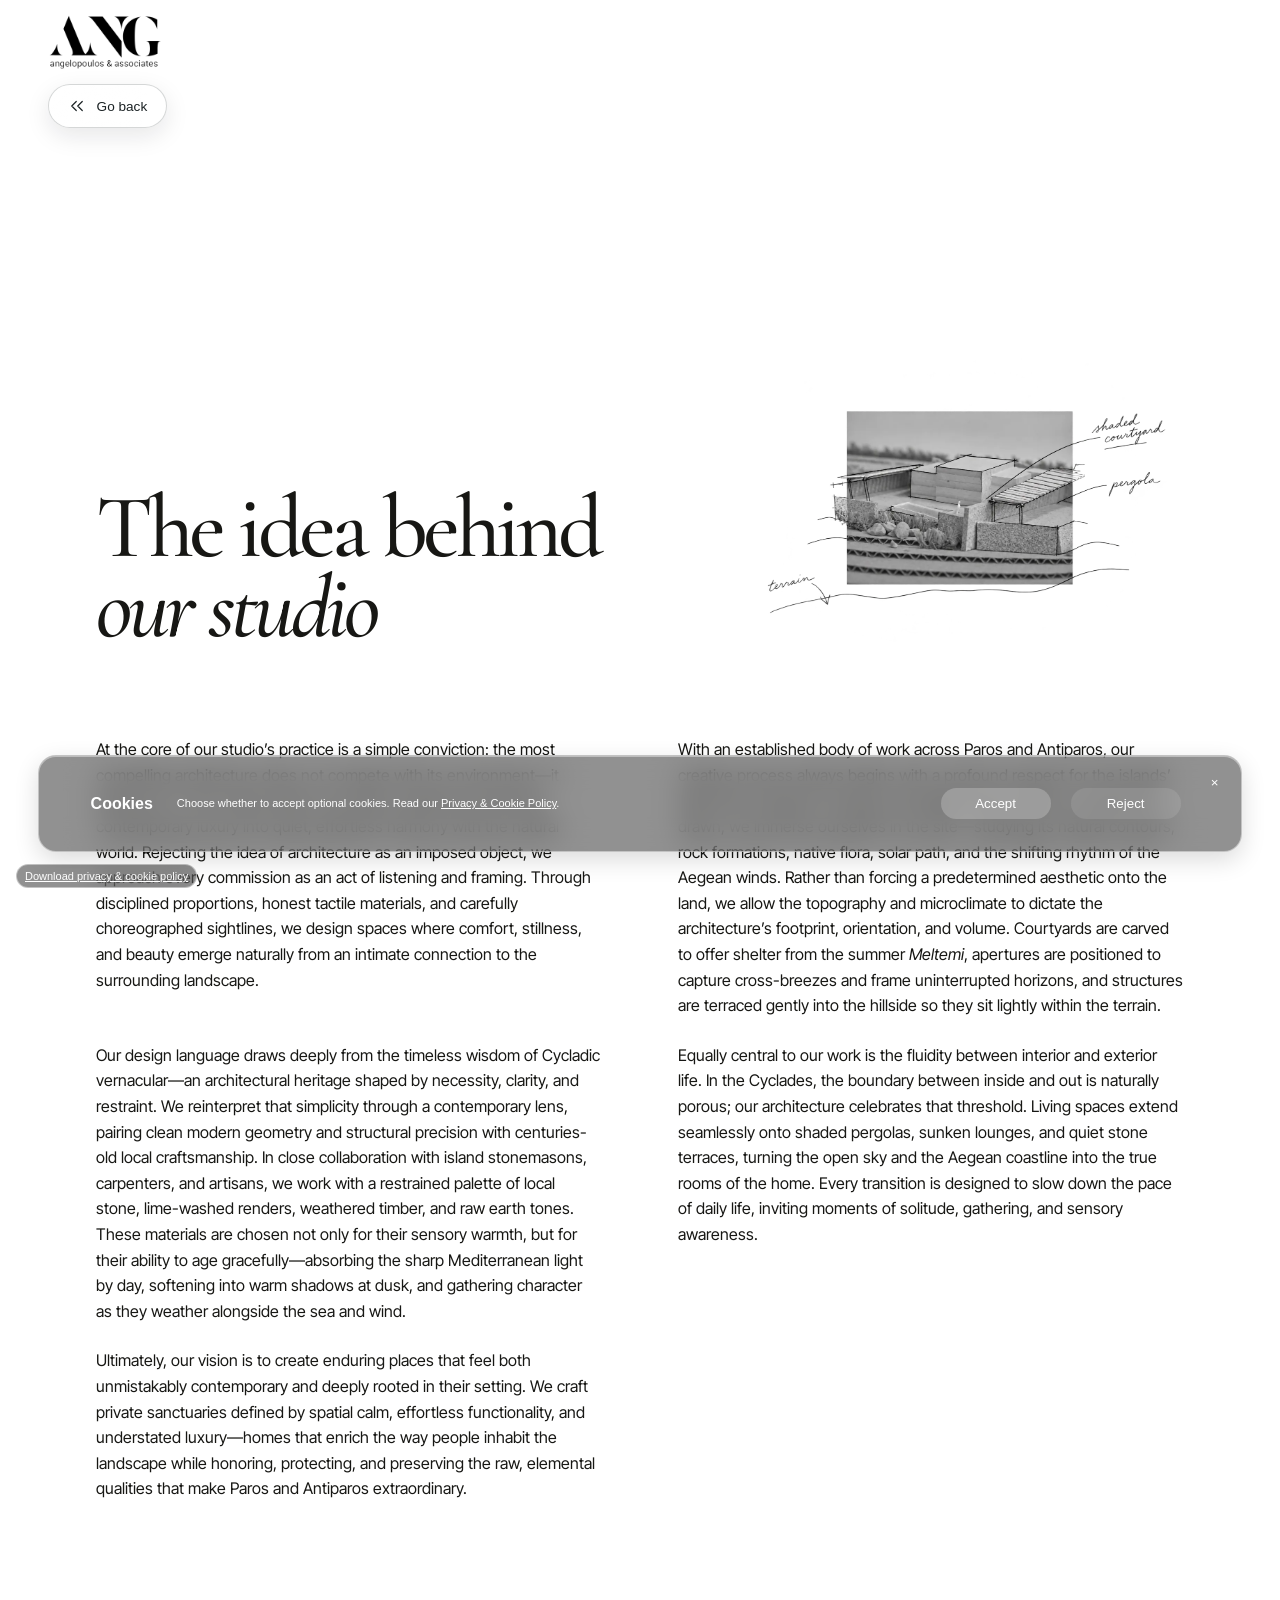
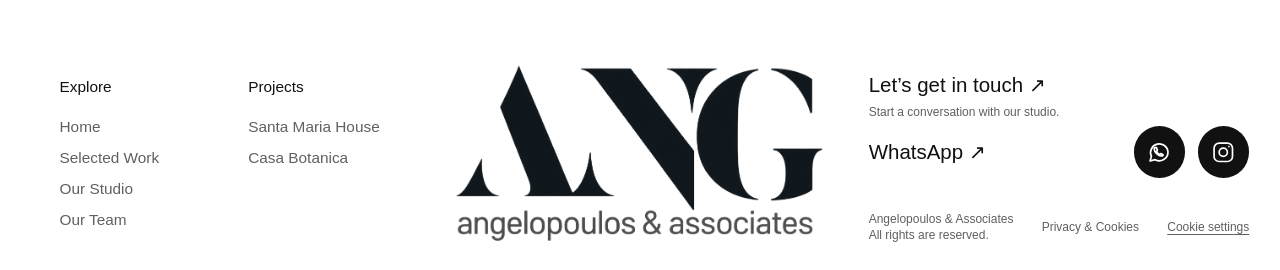
==== commit 1c6d466c: "Remove the divider above the site footer" ====
--- a/our-studio.html
+++ b/our-studio.html
@@ -8,7 +8,7 @@
   <link rel="stylesheet" href="back.css">
   <link rel="stylesheet" href="brand-navigation.css">
   <link rel="stylesheet" href="cookie-card.css">
-  <link rel="stylesheet" href="ang-footer.css?v=layout">
+  <link rel="stylesheet" href="ang-footer.css?v=no-divider">
   <link rel="stylesheet" href="https://fonts.googleapis.com/css2?family=Cormorant+Garamond:ital,wght@0,500;1,500&amp;family=Inter+Tight:wght@400;500&amp;display=swap">
   <link rel="stylesheet" href="our-studio.css">
 </head>
--- a/ang-footer.css
+++ b/ang-footer.css
@@ -1,6 +1,5 @@
 .ang-footer {
   margin: clamp(48px, 8vw, 128px) 0 0;
-  border-top: 2px solid #111;
   background: #fff;
   color: #111;
   font: 400 16px/1.35 Arial, sans-serif;
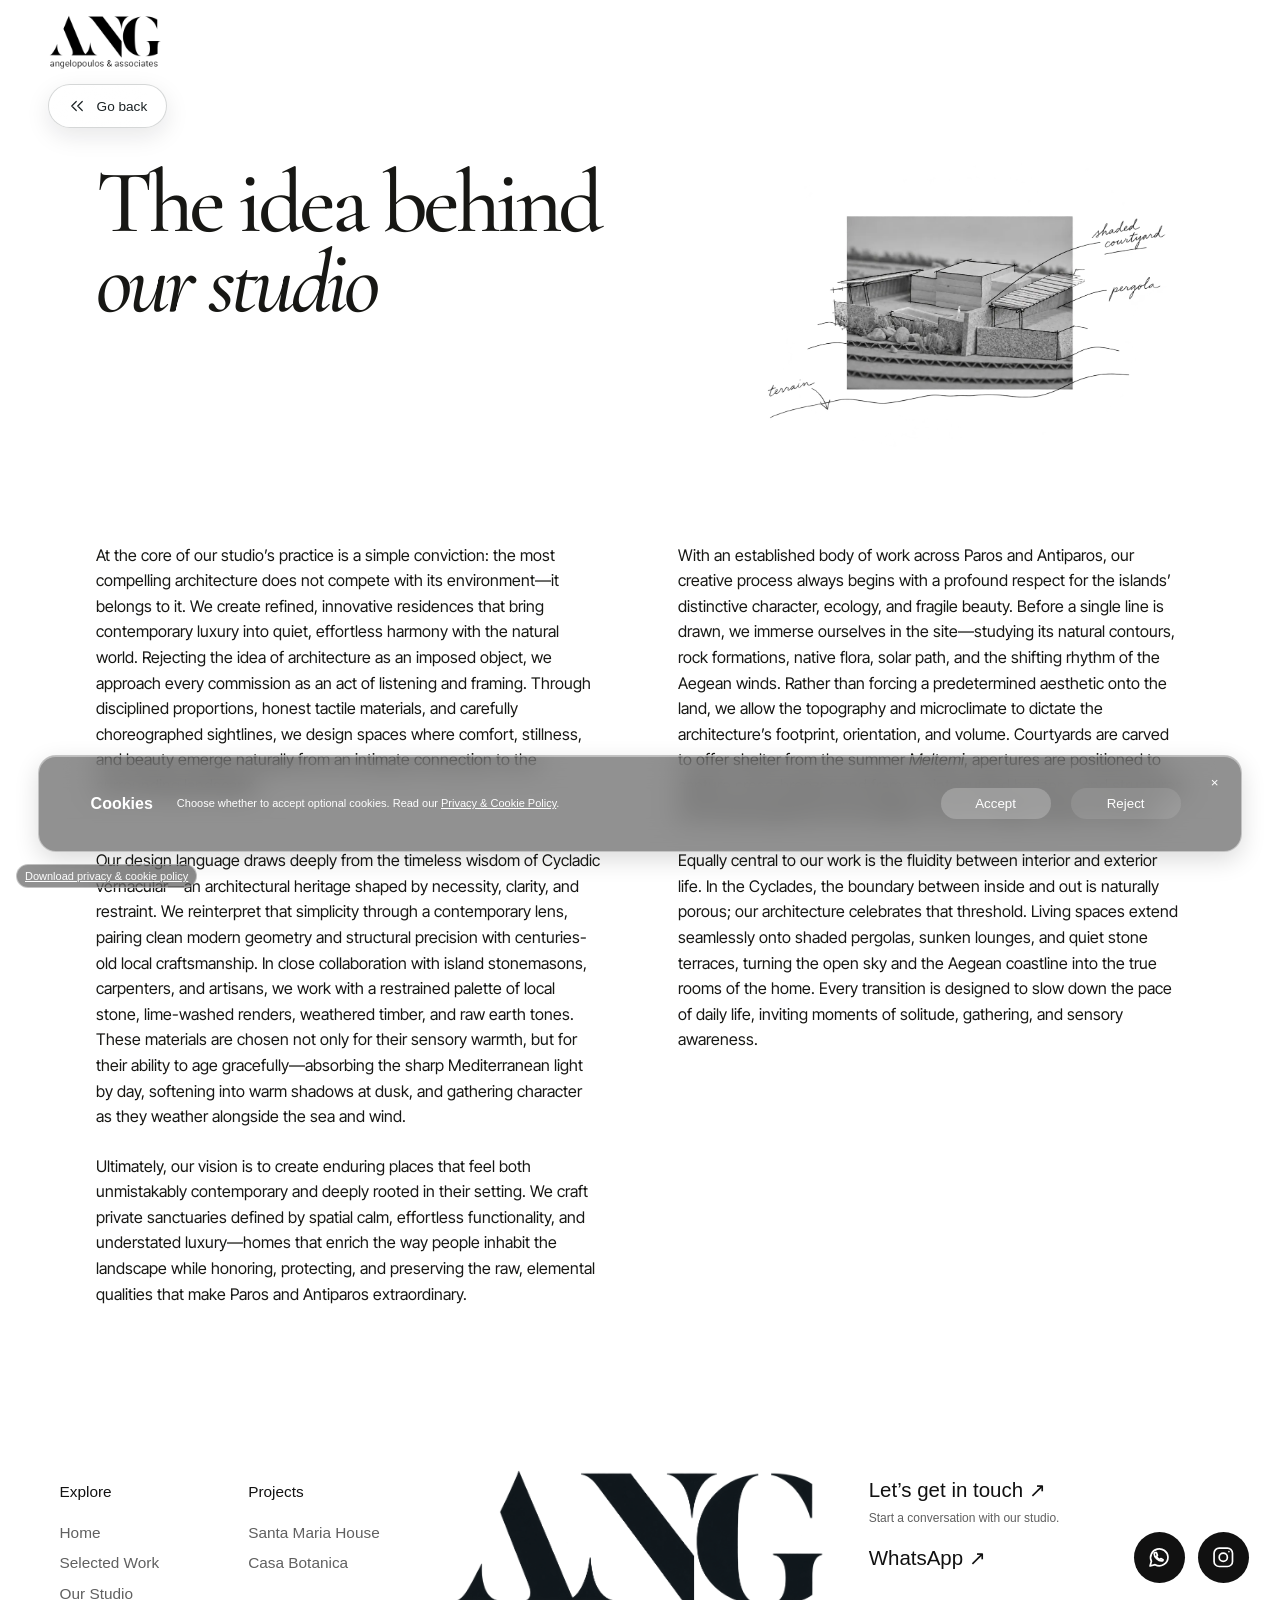
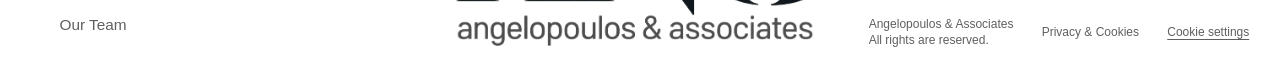
==== commit 07e4f500: "Lift the Our Studio opening and remove the large top gap" ====
--- a/our-studio.html
+++ b/our-studio.html
@@ -10,7 +10,7 @@
   <link rel="stylesheet" href="cookie-card.css">
   <link rel="stylesheet" href="ang-footer.css?v=no-divider">
   <link rel="stylesheet" href="https://fonts.googleapis.com/css2?family=Cormorant+Garamond:ital,wght@0,500;1,500&amp;family=Inter+Tight:wght@400;500&amp;display=swap">
-  <link rel="stylesheet" href="our-studio.css">
+  <link rel="stylesheet" href="our-studio.css?v=title-spacing">
 </head>
 <body class="studio-page">
 <header class="project-header"><div class="brand-navigation"><a class="logo" href="index.html" aria-label="Angelopoulos &amp; Associates, home"><img decoding="async" src="asset-665c89d90742198f.webp" alt="Angelopoulos &amp; Associates" width="300" height="146"></a><a class="go-back" href="index.html#studio" aria-label="Go back"><svg viewBox="0 0 24 24" aria-hidden="true"><path d="m11 6-6 6 6 6M19 6l-6 6 6 6"/></svg><span>Go back</span></a></div></header>
--- a/our-studio.css
+++ b/our-studio.css
@@ -99,15 +99,17 @@
   font: 1rem/1.6 "Inter Tight", system-ui, sans-serif;
 }
 
+.studio-page > .project-header { height: auto; }
+
 .studio-essay {
   width: min(100% - 4rem, 68rem);
-  margin: clamp(8rem, 14vw, 13rem) auto clamp(4rem, 10vw, 9rem);
+  margin: clamp(.5rem, 1.6vw, 1.5rem) auto clamp(4rem, 10vw, 9rem);
 }
 
 .studio-essay-heading {
   display: grid;
   grid-template-columns: 1fr .7fr;
-  align-items: end;
+  align-items: start;
   gap: 2rem;
   margin-bottom: clamp(2.5rem, 7vw, 6rem);
 }
